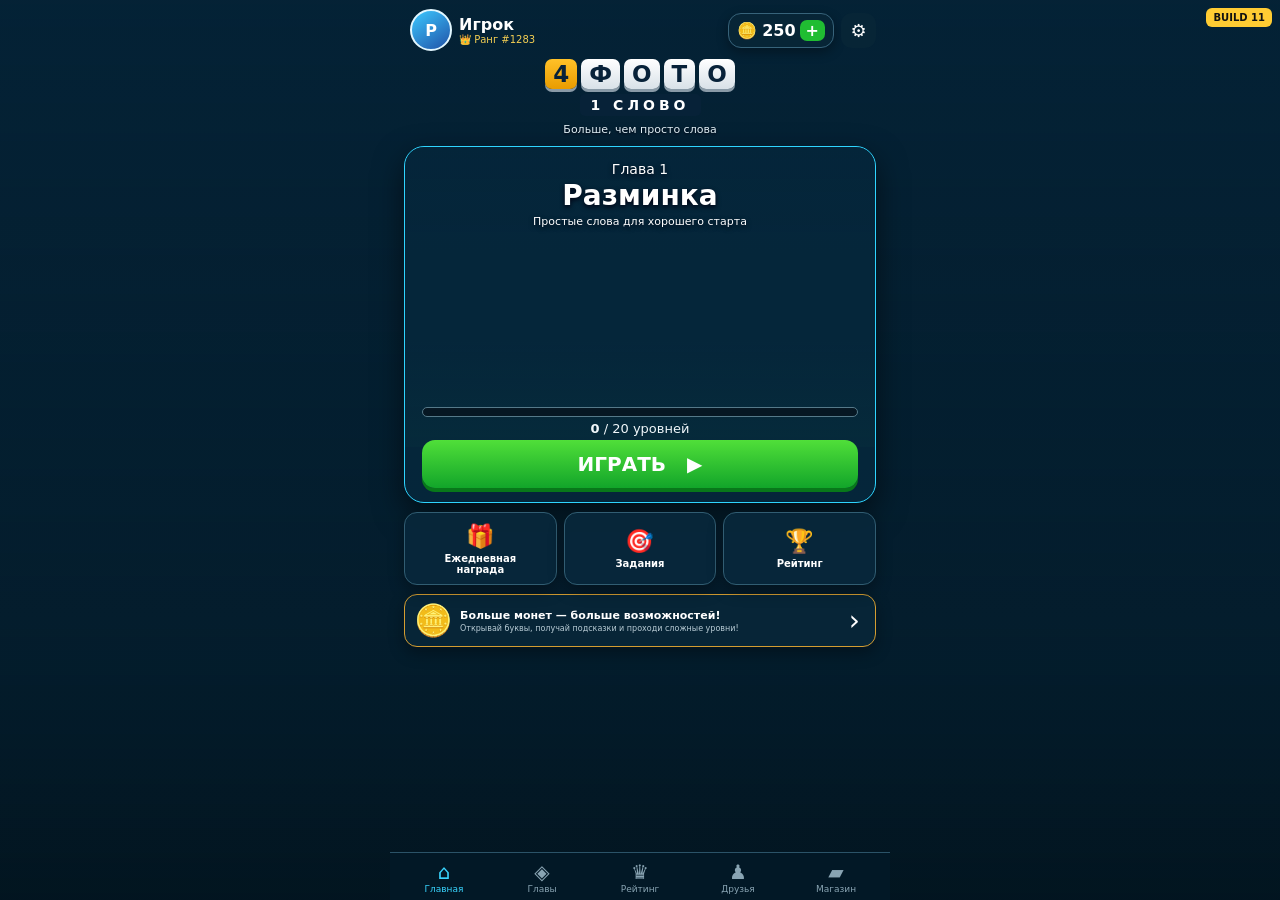
==== app/index.html @ 5d0f3254 "Rebuild hint controls from scratch build 11" ====
<!doctype html><html lang="ru"><head><meta http-equiv="Cache-Control" content="no-cache, no-store, must-revalidate"><meta http-equiv="Pragma" content="no-cache"><meta http-equiv="Expires" content="0"><meta charset="UTF-8"><meta name="viewport" content="width=device-width,initial-scale=1,viewport-fit=cover,user-scalable=no"><meta name="theme-color" content="#061d2c"><title>PhotoWord</title><link rel="stylesheet" href="styles-v10.css"><script src="https://telegram.org/js/telegram-web-app-v6.js?v=2"></script><style>
#game .newhints{display:flex!important;justify-content:flex-end!important;gap:8px!important;position:relative!important;z-index:2147483646!important}
#game .hintcontrol{pointer-events:auto!important;touch-action:manipulation!important;position:relative!important;z-index:2147483647!important;cursor:pointer!important;-webkit-user-select:none!important;user-select:none!important}
#game .newhints .hintcontrol{padding:10px 14px!important;border-radius:10px!important;background:#169d35!important}
#game .newhints .hintcontrol:nth-child(2){background:#d99517!important}
#game .newhints .hintcontrol:nth-child(3){background:#1689c5!important}
</style></head><body><div id="buildBadge" style="position:fixed;right:8px;top:8px;z-index:9999;background:#ffcc33;color:#111;padding:4px 7px;border-radius:6px;font:700 10px system-ui">BUILD 11</div>
<div id="home" class="screen active"><header><button class="profile" id="profileBtn"><div id="avatar" class="avatar">P</div><div><b id="name">Игрок</b><small>👑 Ранг #1283</small></div></button><div class="wallet">🪙 <b class="coins">250</b><button>+</button></div><button type="button" class="settings" id="settingsBtn" onclick="openSettings()">⚙</button></header>
<div class="logo"><div><i>4</i><i>Ф</i><i>О</i><i>Т</i><i>О</i></div><strong>1 СЛОВО</strong><small>Больше, чем просто слова</small></div>
<main><section class="chapter"><div class="hero"><img src="chapter1.svg" alt=""><div class="chapter-title"><small>Глава 1</small><h1>Разминка</h1><p>Простые слова для хорошего старта</p></div></div><div class="chapter-foot"><div class="bar"><i></i></div><p class="count"><b id="done">0</b> / 20 уровней</p><button id="play" class="play">ИГРАТЬ <span>▶</span></button></div></section>
<section class="shortcuts"><button>🎁<b>Ежедневная<br>награда</b></button><button>🎯<b>Задания</b></button><button id="ratingShortcut">🏆<b>Рейтинг</b></button></section>
<section class="offer"><span>🪙</span><div><b>Больше монет — больше возможностей!</b><small>Открывай буквы, получай подсказки и проходи сложные уровни!</small></div><button>›</button></section></main>
<nav><button class="on">⌂<small>Главная</small></button><button>◈<small>Главы</small></button><button id="ratingNav">♛<small>Рейтинг</small></button><button>♟<small>Друзья</small></button><button>▰<small>Магазин</small></button></nav></div>
<div id="ratingScreen" class="screen"><header class="ratinghead"><button id="ratingBack">‹</button><div><b>Рейтинг</b><small>Лучшие игроки PhotoWord</small></div></header><main class="ratingmain"><div class="league">🏆 Общий рейтинг</div><div id="leaderboard" class="leaderboard"><div class="emptyrank">Загрузка...</div></div><div class="myrank"><span>Твоя позиция</span><b id="myRank">—</b><small id="myXp">0 XP</small></div></main></div><div id="game" class="screen"><header class="gamehead"><button id="back">‹</button><div><b>Глава 1</b><small>Разминка</small></div><div class="level">Уровень 1 из 20</div><div class="wallet">🪙 <b class="coins">250</b><button>+</button></div></header><main class="game"><div class="photos"><div>🐕</div><div>🥣</div><div>🦴</div><div>🐾</div></div><div id="slots" class="slots"></div><div id="letters" class="letters"></div><div class="hints newhints">
<div id="hintLetter" class="hintcontrol">💡 <b>50</b></div>
<div id="hintRemove" class="hintcontrol">🪄 <b>100</b></div>
<div id="hintShuffle" class="hintcontrol">🔀</div>
</div>
<div class="hintline hintcontrol" id="hintText">💬 Текстовая подсказка <b>150</b><small id="hintTextValue">Нажми, чтобы получить подсказку</small></div></main></div><div id="settingsModal" class="modal"><div class="modalcard settingscard"><button id="closeSettings" class="close">×</button><h2>Настройки</h2>
<div class="settingrow"><div><b>🔊 Звук</b><small>Эффекты игры</small></div><label class="switch"><input id="soundToggle" type="checkbox" checked><span></span></label></div>
<div class="settingrow"><div><b>📳 Вибрация</b><small>Отклик при нажатиях</small></div><label class="switch"><input id="hapticToggle" type="checkbox" checked><span></span></label></div>
<div class="settingrow"><div><b>🎵 Музыка</b><small>Фоновая музыка</small></div><label class="switch"><input id="musicToggle" type="checkbox"><span></span></label></div>
<button class="settingrow action"><div><b>🌐 Язык</b><small>Русский</small></div><span>›</span></button>
<button class="settingrow action"><div><b>🔔 Уведомления</b><small>Награды и задания</small></div><span>›</span></button>
<button class="settingrow action"><div><b>🎨 Тема</b><small>Игровая</small></div><span>›</span></button>
<button class="settingrow action" data-info="Правила игры"><div><b>❓ Правила игры</b><small>Как играть и использовать подсказки</small></div><span>›</span></button>
<button class="settingrow action" data-info="Поддержка"><div><b>💬 Поддержка</b><small>Связаться с нами</small></div><span>›</span></button>
<button class="settingrow action" data-info="Политика конфиденциальности"><div><b>🔒 Конфиденциальность</b><small>Как используются данные</small></div><span>›</span></button>
<button class="settingrow action" data-info="Пользовательское соглашение"><div><b>📄 Пользовательское соглашение</b></div><span>›</span></button>
<button id="resetProgress" class="reset">Сбросить прогресс</button><p class="version">PhotoWord 1.0.0</p></div></div><div id="profileModal" class="modal"><div class="modalcard"><button id="closeProfile" class="close">×</button><div id="profileAvatar" class="bigavatar">P</div><h2 id="profileName">Игрок</h2><div class="pid" id="photoWordId">PW-—</div><div class="stats"><div><b id="profileRank">#1283</b><small>Ранг</small></div><div><b id="profileXp">0</b><small>XP</small></div><div><b id="profileDone">0</b><small>Уровней</small></div></div><p id="profileUsername" class="muted">Username не указан</p><p class="privacy">Telegram ID используется только для входа и публично не показывается.</p></div></div><script src="app.js?v=20260926-1855"></script></body></html>
---- app/styles-v10.css ----
*{box-sizing:border-box}html,body{margin:0;min-height:100%;color:#fff;font-family:Inter,system-ui,-apple-system,Arial,sans-serif}body{background:#062334 url('https://images.unsplash.com/photo-1665423479552-1ea5f5500e37?auto=format&fit=crop&w=1600&q=85') center/cover fixed no-repeat}body:after{content:"";position:fixed;inset:0;background:linear-gradient(#02213a55,#031a29aa 72%,#02131ddd);z-index:-1}button{font:inherit;color:inherit;border:0}.screen{display:none;max-width:500px;min-height:100svh;margin:auto;padding:calc(8px + env(safe-area-inset-top)) 14px calc(73px + env(safe-area-inset-bottom))}.screen.active{display:block}header{display:flex;align-items:center;gap:7px}.profile{display:flex;align-items:center;gap:7px;min-width:0;margin-right:auto}.profile b,.profile small{display:block;white-space:nowrap}.profile small{color:#f5cf53;font-size:10px}.avatar{width:42px;height:42px;border-radius:50%;display:grid;place-items:center;background:linear-gradient(145deg,#3cc9ff,#2052a8);border:2px solid #e2f7ff;font-weight:900}.wallet{background:#082638e8;border:1px solid #37637a;border-radius:13px;padding:6px 8px;white-space:nowrap;box-shadow:0 4px 12px #0005}.wallet button{background:#20bd32;border-radius:7px;font-weight:900;margin-left:4px}.settings{width:35px;height:35px;border-radius:11px;background:#082638e8;font-size:18px}.logo{text-align:center;margin:7px 0 9px}.logo div{display:flex;justify-content:center;gap:4px}.logo i{font-style:normal;background:linear-gradient(#fff,#d8e1e8);color:#082239;border-radius:7px;padding:2px 8px;font-size:23px;font-weight:900;box-shadow:0 3px #899aa7}.logo i:first-child{background:linear-gradient(#ffc128,#e99c00)}.logo strong{display:block;background:#08233ae8;width:max-content;margin:5px auto 2px;padding:3px 11px;border-radius:5px;letter-spacing:4px;font-size:14px}.logo small{color:#e0eef5;font-size:11px;text-shadow:0 1px 3px #001}.chapter{overflow:hidden;border:1.5px solid #2fd5ff;border-radius:20px;background:#06283ddd;box-shadow:0 12px 30px #0008}.hero{height:300px;position:relative;overflow:hidden;background:url('https://images.unsplash.com/photo-1765832656676-96294a88d919?auto=format&fit=crop&w=1200&q=88') center/cover no-repeat}.hero img{display:none}.hero:after{content:"";position:absolute;inset:0;background:linear-gradient(#0324397a 0,#03243900 36%,#03243900 64%,#062b3bdc 100%)}.chapter-title{position:absolute;z-index:2;top:12px;left:0;right:0;text-align:center;text-shadow:0 2px 5px #001}.chapter-title small{font-size:14px}.chapter-title h1{font-size:28px;margin:1px}.chapter-title p{font-size:11px;margin:3px}.chapter-foot{padding:0 17px 14px;margin-top:-40px;position:relative;z-index:3}.bar{height:10px;background:#061723;border:1px solid #557989;border-radius:20px;overflow:hidden}.bar i{display:block;width:0;height:100%;background:linear-gradient(90deg,#22c73c,#53e13b)}.count{text-align:center;margin:4px;color:#f0f7fa;font-size:13px}.play{width:100%;padding:12px;background:linear-gradient(#50df39,#12a52a);border-radius:13px;font-size:20px;font-weight:900;box-shadow:0 4px #08781a}.play span{margin-left:14px}.shortcuts{display:grid;grid-template-columns:repeat(3,1fr);gap:7px;margin:9px 0}.shortcuts button{background:#08283ce8;border:1px solid #315d72;border-radius:13px;padding:8px 4px;font-size:23px;min-height:73px;box-shadow:0 6px 16px #0005}.shortcuts b{display:block;font-size:10px;margin-top:3px}.offer{display:flex;align-items:center;gap:7px;border:1px solid #d49d31;border-radius:13px;background:#082638ed;padding:7px 9px;box-shadow:0 6px 16px #0005}.offer>span{font-size:31px}.offer div{flex:1}.offer b,.offer small{display:block}.offer b{font-size:11px}.offer small{font-size:8px;color:#b8ccd5;margin-top:2px}.offer>button{font-size:28px;background:transparent}nav{position:fixed;bottom:0;left:50%;transform:translateX(-50%);width:min(500px,100%);display:grid;grid-template-columns:repeat(5,1fr);background:#031927f5;border-top:1px solid #2b5368;padding:6px 5px calc(5px + env(safe-area-inset-bottom));z-index:10;backdrop-filter:blur(10px)}nav button{background:transparent;color:#89a4b3;font-size:20px}nav small{display:block;font-size:9px}.on{color:#39d5ff!important}.gamehead{justify-content:flex-start}.gamehead>button{font-size:38px;background:transparent}.gamehead>div:nth-child(2) b,.gamehead>div:nth-child(2) small{display:block}.gamehead small{color:#8faec0}.level{margin-left:auto;font-size:10px}.game{padding-top:18px}.photos{display:grid;grid-template-columns:1fr 1fr;gap:7px}.photos div{aspect-ratio:1;border-radius:13px;border:2px solid #e6eef1;background:linear-gradient(145deg,#c4a26d,#6d874b);display:grid;place-items:center;font-size:68px}.slots{display:flex;justify-content:center;gap:5px;margin:24px 0}.slots i{width:39px;height:44px;border-radius:8px;background:#0b3148;border:1px solid #397294;display:grid;place-items:center;font-style:normal;font-size:21px;font-weight:900}.letters{display:grid;grid-template-columns:repeat(6,1fr);gap:6px}.letters button{aspect-ratio:1;background:linear-gradient(#fff,#d8e1e8);color:#0b263a;border-radius:8px;font-size:21px;font-weight:900;box-shadow:0 3px #899aa7}.letters button.used{opacity:.2}.hints{display:flex;justify-content:flex-end;gap:7px;margin-top:11px}.hints button{border-radius:10px;padding:8px 11px;background:#21b841}.hints button:nth-child(2){background:#e6a51d}.hints button:nth-child(3){background:#198ecb}.hintline{width:100%;text-align:left;margin-top:18px;background:#0a2c3f;border:1px solid #2b617b;border-radius:13px;padding:11px}.hintline small{display:block;margin-left:27px;color:#93adba}@media(max-height:800px){.logo{margin:4px 0 6px}.logo small{display:none}.hero{height:260px}.chapter-foot{margin-top:-34px}.shortcuts button{min-height:66px;padding:6px 3px}.offer{padding:6px 8px}}@media(max-height:700px){.hero{height:225px}.logo i{font-size:20px}.chapter-title h1{font-size:24px}.shortcuts{margin:6px 0}.offer small{display:none}}.profile{background:transparent;color:#fff;border:0;text-align:left}.modal{position:fixed;inset:0;background:#00121dcc;display:none;align-items:center;justify-content:center;padding:20px;z-index:50;backdrop-filter:blur(10px)}.modal.show{display:flex}.modalcard{width:min(390px,100%);position:relative;text-align:center;background:linear-gradient(#0b3a51,#061f30);border:1px solid #37cfff;border-radius:22px;padding:26px 20px;box-shadow:0 20px 60px #000b}.close{position:absolute;right:12px;top:8px;background:transparent;font-size:30px;color:#9db6c3}.bigavatar{width:78px;height:78px;border-radius:50%;margin:auto;display:grid;place-items:center;background:linear-gradient(145deg,#3cc9ff,#2052a8);border:3px solid #e4f8ff;font-size:28px;font-weight:900}.modalcard h2{margin:10px 0 4px}.pid{display:inline-block;background:#071b29;border:1px solid #3c667a;border-radius:9px;padding:6px 10px;color:#ffd34f;font-weight:900;letter-spacing:1px}.stats{display:grid;grid-template-columns:repeat(3,1fr);gap:8px;margin:18px 0}.stats div{background:#082638;border:1px solid #315d72;border-radius:12px;padding:10px}.stats b,.stats small{display:block}.stats small,.muted,.privacy{color:#9eb7c3;font-size:11px}.privacy{margin:14px 0 0}.settingscard{text-align:left;max-height:min(720px,88vh);overflow:auto;padding:22px 16px}.settingscard h2{text-align:center;margin:2px 0 14px}.settingrow{width:100%;display:flex;align-items:center;justify-content:space-between;gap:12px;background:#082638;border:1px solid #315d72;border-radius:12px;padding:11px 12px;margin:7px 0;text-align:left}.settingrow b,.settingrow small{display:block}.settingrow small{font-size:10px;color:#91adba;margin-top:2px}.settingrow.action{color:#fff}.settingrow.action>span{font-size:25px;color:#79a6b8}.switch{position:relative;width:48px;height:27px;flex:none}.switch input{display:none}.switch span{position:absolute;inset:0;border-radius:20px;background:#324d5b;transition:.2s}.switch span:after{content:"";position:absolute;width:21px;height:21px;left:3px;top:3px;border-radius:50%;background:#fff;transition:.2s}.switch input:checked+span{background:#26b83a}.switch input:checked+span:after{transform:translateX(21px)}.reset{display:block;width:100%;margin-top:13px;padding:11px;border-radius:11px;background:#53222a;color:#ff9da8;border:1px solid #9b4652;font-weight:800}.version{text-align:center;color:#6f8c9a;font-size:10px;margin:12px 0 0}.ratinghead{display:flex!important;align-items:center!important;gap:12px!important;padding:12px 4px 18px!important;background:#06283ddd!important;border-radius:16px!important}.ratinghead>button{width:42px!important;height:42px!important;border-radius:11px!important;background:#0d3b52!important;color:#fff!important;font-size:34px!important;line-height:1!important}.ratinghead>div b,.ratinghead>div small{display:block!important}.ratinghead>div b{font-size:25px!important}.ratinghead>div small{font-size:11px!important;color:#9db6c3!important}.ratingmain{padding-top:8px!important}.league{display:block!important;text-align:center!important;font-size:17px!important;font-weight:900!important;background:#092d40ee!important;border:1px solid #d4a332!important;border-radius:15px!important;padding:13px!important;margin-bottom:10px!important;box-shadow:0 8px 22px #0005!important}.leaderboard{display:block!important;background:#062638ee!important;border:1px solid #315d72!important;border-radius:16px!important;padding:8px!important;max-height:58vh!important;overflow:auto!important}.emptyrank{display:block!important;text-align:center!important;color:#9eb8c5!important;padding:30px 10px!important;font-size:13px!important}.rankrow{display:grid!important;grid-template-columns:38px 42px 1fr auto!important;align-items:center!important;gap:8px!important;padding:11px 7px!important;border-bottom:1px solid #21485c!important}.rankrow.me{background:#123e52!important;border-radius:10px!important}.rankrow>b,.rankrow>span{color:#ffd052!important;font-weight:900!important}.rankrow strong,.rankrow small{display:block!important}.rankrow small{color:#86a6b5!important;font-size:9px!important}.miniavatar{width:38px!important;height:38px!important;border-radius:50%!important;background:linear-gradient(145deg,#3cc9ff,#2052a8)!important;display:grid!important;place-items:center!important;font-weight:900!important}.myrank{display:grid!important;grid-template-columns:1fr auto!important;align-items:center!important;margin-top:11px!important;background:#0b3347ee!important;border:1px solid #37cfff!important;border-radius:14px!important;padding:12px!important}.myrank span{font-size:12px!important}.myrank b{font-size:22px!important;color:#ffd052!important}.myrank small{grid-column:1/-1!important;color:#9db8c4!important;margin-top:2px!important}.slots.wrong{animation:wrongShake .42s ease}.slots.wrong i{background:#6b1f2a!important;border-color:#ff6477!important;color:#fff!important}@keyframes wrongShake{0%,100%{transform:translateX(0)}20%{transform:translateX(-10px)}40%{transform:translateX(10px)}60%{transform:translateX(-7px)}80%{transform:translateX(7px)}}.slots.wrong{animation:pwWrong .45s ease!important}.slots.wrong i{background:#9b2635!important;border-color:#ff7585!important;box-shadow:0 0 14px #ff314f99!important}@keyframes pwWrong{0%,100%{transform:translateX(0)}20%{transform:translateX(-12px)}40%{transform:translateX(12px)}60%{transform:translateX(-8px)}80%{transform:translateX(8px)}}.letters button.removed{visibility:hidden!important;pointer-events:none}.slots i.fixed{background:#16764a!important;border-color:#54e895!important;color:#fff!important}.hintline>b{float:right;color:#ffd052}.pwstatus{position:fixed;z-index:999;left:50%;bottom:110px;transform:translate(-50%,18px);background:#061d2cf2;border:1px solid #40d6ff;border-radius:12px;padding:11px 15px;font-weight:800;font-size:13px;opacity:0;pointer-events:none;transition:.2s;white-space:nowrap;box-shadow:0 8px 25px #0009}.pwstatus.show{opacity:1;transform:translate(-50%,0)}
#hintLetter,#hintRemove,#hintShuffle,#hintText{position:relative;z-index:20;pointer-events:auto!important;touch-action:manipulation}
.pwstatus{position:fixed;z-index:10000;left:50%;bottom:110px;transform:translate(-50%,18px);background:#061d2cf2;border:1px solid #40d6ff;border-radius:12px;padding:11px 15px;font-weight:800;font-size:13px;opacity:0;pointer-events:none;transition:.2s;white-space:nowrap;box-shadow:0 8px 25px #0009}.pwstatus.show{opacity:1;transform:translate(-50%,0)}
#game{position:relative!important;z-index:100!important;pointer-events:auto!important}
#game main,#game .game,#game .hints,#game .hintline,#game .letters{position:relative!important;z-index:101!important;pointer-events:auto!important}
#game .hints button,#game #hintText{position:relative!important;z-index:2147483000!important;pointer-events:auto!important;touch-action:manipulation!important;-webkit-user-select:none!important}
#game:before,#game:after,#game main:before,#game main:after{pointer-events:none!important}
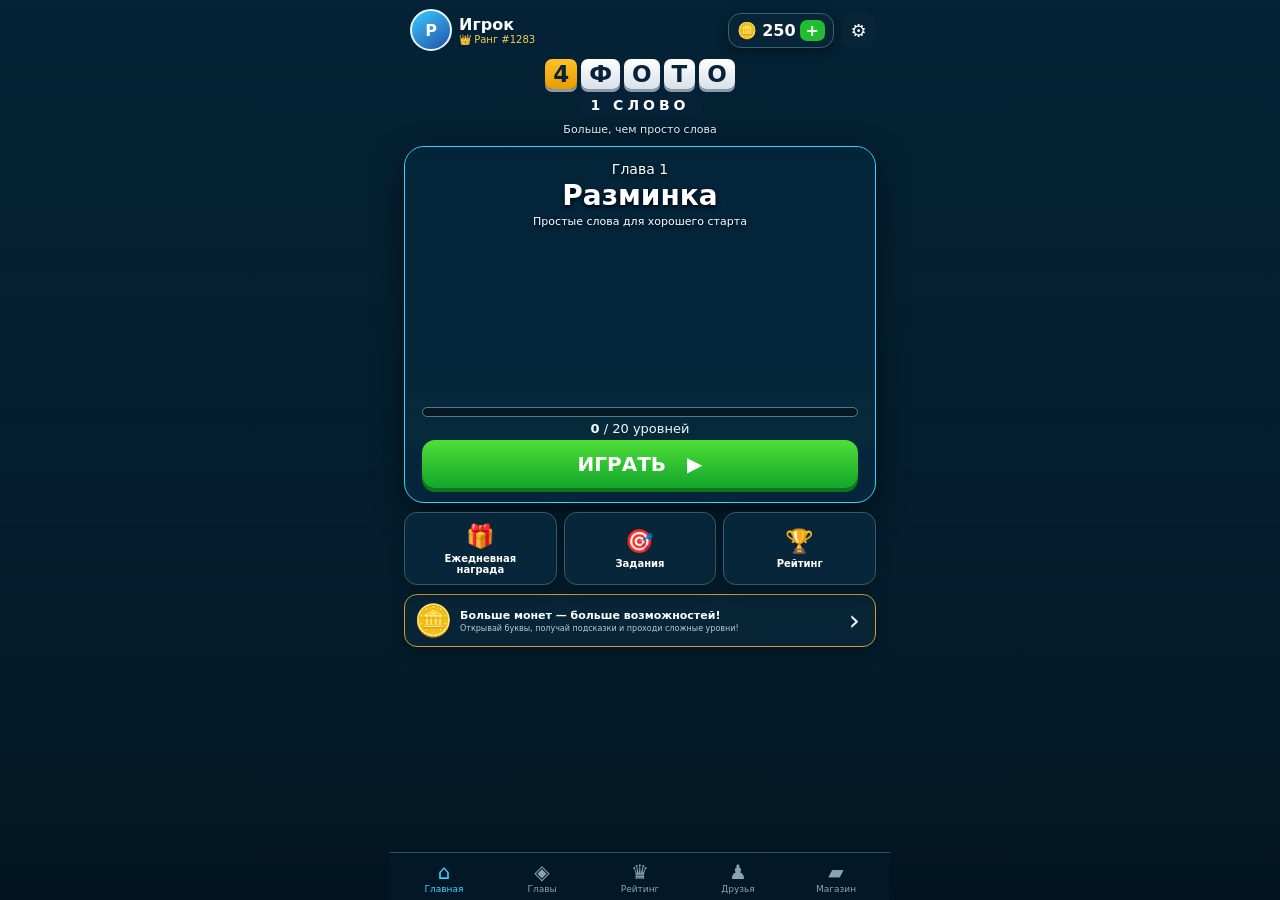
==== commit 9bf3dff9: "Replace legacy puzzle with clean v12 module" ====
--- a/app/index.html
+++ b/app/index.html
@@ -1,22 +1,21 @@
 <!doctype html><html lang="ru"><head><meta http-equiv="Cache-Control" content="no-cache, no-store, must-revalidate"><meta http-equiv="Pragma" content="no-cache"><meta http-equiv="Expires" content="0"><meta charset="UTF-8"><meta name="viewport" content="width=device-width,initial-scale=1,viewport-fit=cover,user-scalable=no"><meta name="theme-color" content="#061d2c"><title>PhotoWord</title><link rel="stylesheet" href="styles-v10.css"><script src="https://telegram.org/js/telegram-web-app-v6.js?v=2"></script><style>
-#game .newhints{display:flex!important;justify-content:flex-end!important;gap:8px!important;position:relative!important;z-index:2147483646!important}
-#game .hintcontrol{pointer-events:auto!important;touch-action:manipulation!important;position:relative!important;z-index:2147483647!important;cursor:pointer!important;-webkit-user-select:none!important;user-select:none!important}
-#game .newhints .hintcontrol{padding:10px 14px!important;border-radius:10px!important;background:#169d35!important}
-#game .newhints .hintcontrol:nth-child(2){background:#d99517!important}
-#game .newhints .hintcontrol:nth-child(3){background:#1689c5!important}
-</style></head><body><div id="buildBadge" style="position:fixed;right:8px;top:8px;z-index:9999;background:#ffcc33;color:#111;padding:4px 7px;border-radius:6px;font:700 10px system-ui">BUILD 11</div>
+.g2{position:relative;min-height:100%;padding-top:4px}.g2head{display:grid!important;grid-template-columns:38px 1fr auto auto;align-items:center;gap:7px}.g2head>button{background:#0a3044!important;border-radius:10px!important;font-size:34px!important}.g2head b,.g2head small{display:block}.g2head small{color:#91adba;font-size:10px}.g2head>span{font-size:10px;color:#bdd0d9}.g2photos{display:grid;grid-template-columns:1fr 1fr;gap:7px;margin-top:18px}.g2photos>div{aspect-ratio:1;border:2px solid #fff;border-radius:13px;background:#8ca26b;display:grid;place-items:center;font-size:70px}.g2slots{display:flex;justify-content:center;gap:5px;margin:28px 0}.g2slots>div{width:40px;height:45px;border-radius:8px;background:#0b3148;border:1px solid #397294;display:grid;place-items:center;font-size:22px;font-weight:900}.g2slots.wrong>div{background:#8e2635;border-color:#ff6678}.g2letters{display:grid;grid-template-columns:repeat(6,1fr);gap:6px}.g2letters>div{aspect-ratio:1;background:linear-gradient(#fff,#d8e1e8);color:#0b263a;border-radius:8px;display:grid;place-items:center;font-size:21px;font-weight:900;box-shadow:0 3px #899aa7;touch-action:manipulation}.g2letters>div.used{opacity:.2}.g2letters>div.removed{visibility:hidden}.g2tools{display:flex;justify-content:flex-end;gap:8px;margin-top:12px}.g2tools>div{padding:10px 13px;border-radius:10px;background:#19a43a;font-weight:900;touch-action:manipulation}.g2tools>div:nth-child(2){background:#d99517}.g2tools>div:nth-child(3){background:#1689c5}.g2text{margin-top:18px;padding:12px;border:1px solid #2b617b;border-radius:13px;background:#0a2c3f;position:relative;touch-action:manipulation}.g2text>span{float:right;color:#ffd052}.g2text>small{display:block;color:#93adba;margin-top:4px}.g2toast{position:fixed;left:50%;bottom:110px;transform:translateX(-50%);z-index:99999;background:#061d2c;border:1px solid #40d6ff;border-radius:12px;padding:11px 15px;font-weight:800;display:none}
+</style></head><body>
 <div id="home" class="screen active"><header><button class="profile" id="profileBtn"><div id="avatar" class="avatar">P</div><div><b id="name">Игрок</b><small>👑 Ранг #1283</small></div></button><div class="wallet">🪙 <b class="coins">250</b><button>+</button></div><button type="button" class="settings" id="settingsBtn" onclick="openSettings()">⚙</button></header>
 <div class="logo"><div><i>4</i><i>Ф</i><i>О</i><i>Т</i><i>О</i></div><strong>1 СЛОВО</strong><small>Больше, чем просто слова</small></div>
 <main><section class="chapter"><div class="hero"><img src="chapter1.svg" alt=""><div class="chapter-title"><small>Глава 1</small><h1>Разминка</h1><p>Простые слова для хорошего старта</p></div></div><div class="chapter-foot"><div class="bar"><i></i></div><p class="count"><b id="done">0</b> / 20 уровней</p><button id="play" class="play">ИГРАТЬ <span>▶</span></button></div></section>
 <section class="shortcuts"><button>🎁<b>Ежедневная<br>награда</b></button><button>🎯<b>Задания</b></button><button id="ratingShortcut">🏆<b>Рейтинг</b></button></section>
 <section class="offer"><span>🪙</span><div><b>Больше монет — больше возможностей!</b><small>Открывай буквы, получай подсказки и проходи сложные уровни!</small></div><button>›</button></section></main>
 <nav><button class="on">⌂<small>Главная</small></button><button>◈<small>Главы</small></button><button id="ratingNav">♛<small>Рейтинг</small></button><button>♟<small>Друзья</small></button><button>▰<small>Магазин</small></button></nav></div>
-<div id="ratingScreen" class="screen"><header class="ratinghead"><button id="ratingBack">‹</button><div><b>Рейтинг</b><small>Лучшие игроки PhotoWord</small></div></header><main class="ratingmain"><div class="league">🏆 Общий рейтинг</div><div id="leaderboard" class="leaderboard"><div class="emptyrank">Загрузка...</div></div><div class="myrank"><span>Твоя позиция</span><b id="myRank">—</b><small id="myXp">0 XP</small></div></main></div><div id="game" class="screen"><header class="gamehead"><button id="back">‹</button><div><b>Глава 1</b><small>Разминка</small></div><div class="level">Уровень 1 из 20</div><div class="wallet">🪙 <b class="coins">250</b><button>+</button></div></header><main class="game"><div class="photos"><div>🐕</div><div>🥣</div><div>🦴</div><div>🐾</div></div><div id="slots" class="slots"></div><div id="letters" class="letters"></div><div class="hints newhints">
-<div id="hintLetter" class="hintcontrol">💡 <b>50</b></div>
-<div id="hintRemove" class="hintcontrol">🪄 <b>100</b></div>
-<div id="hintShuffle" class="hintcontrol">🔀</div>
-</div>
-<div class="hintline hintcontrol" id="hintText">💬 Текстовая подсказка <b>150</b><small id="hintTextValue">Нажми, чтобы получить подсказку</small></div></main></div><div id="settingsModal" class="modal"><div class="modalcard settingscard"><button id="closeSettings" class="close">×</button><h2>Настройки</h2>
+<div id="ratingScreen" class="screen"><header class="ratinghead"><button id="ratingBack">‹</button><div><b>Рейтинг</b><small>Лучшие игроки PhotoWord</small></div></header><main class="ratingmain"><div class="league">🏆 Общий рейтинг</div><div id="leaderboard" class="leaderboard"><div class="emptyrank">Загрузка...</div></div><div class="myrank"><span>Твоя позиция</span><b id="myRank">—</b><small id="myXp">0 XP</small></div></main></div><div id="game" class="screen"><div class="g2">
+<header class="g2head"><button id="g2Back" type="button">‹</button><div><b>Глава 1</b><small>Разминка</small></div><span>Уровень 1 из 20</span><div class="wallet">🪙 <b class="coins">250</b></div></header>
+<div class="g2photos"><div>🐕</div><div>🥣</div><div>🦴</div><div>🐾</div></div>
+<div id="g2Slots" class="g2slots"></div>
+<div id="g2Letters" class="g2letters"></div>
+<div class="g2tools"><div id="g2Letter">💡 <b>50</b></div><div id="g2Remove">🪄 <b>100</b></div><div id="g2Shuffle">🔀</div></div>
+<div id="g2Text" class="g2text">💬 <b>Текстовая подсказка</b><span>150 🪙</span><small id="g2TextValue">Нажми, чтобы получить подсказку</small></div>
+<div id="g2Toast" class="g2toast"></div>
+</div></div><div id="settingsModal" class="modal"><div class="modalcard settingscard"><button id="closeSettings" class="close">×</button><h2>Настройки</h2>
 <div class="settingrow"><div><b>🔊 Звук</b><small>Эффекты игры</small></div><label class="switch"><input id="soundToggle" type="checkbox" checked><span></span></label></div>
 <div class="settingrow"><div><b>📳 Вибрация</b><small>Отклик при нажатиях</small></div><label class="switch"><input id="hapticToggle" type="checkbox" checked><span></span></label></div>
 <div class="settingrow"><div><b>🎵 Музыка</b><small>Фоновая музыка</small></div><label class="switch"><input id="musicToggle" type="checkbox"><span></span></label></div>
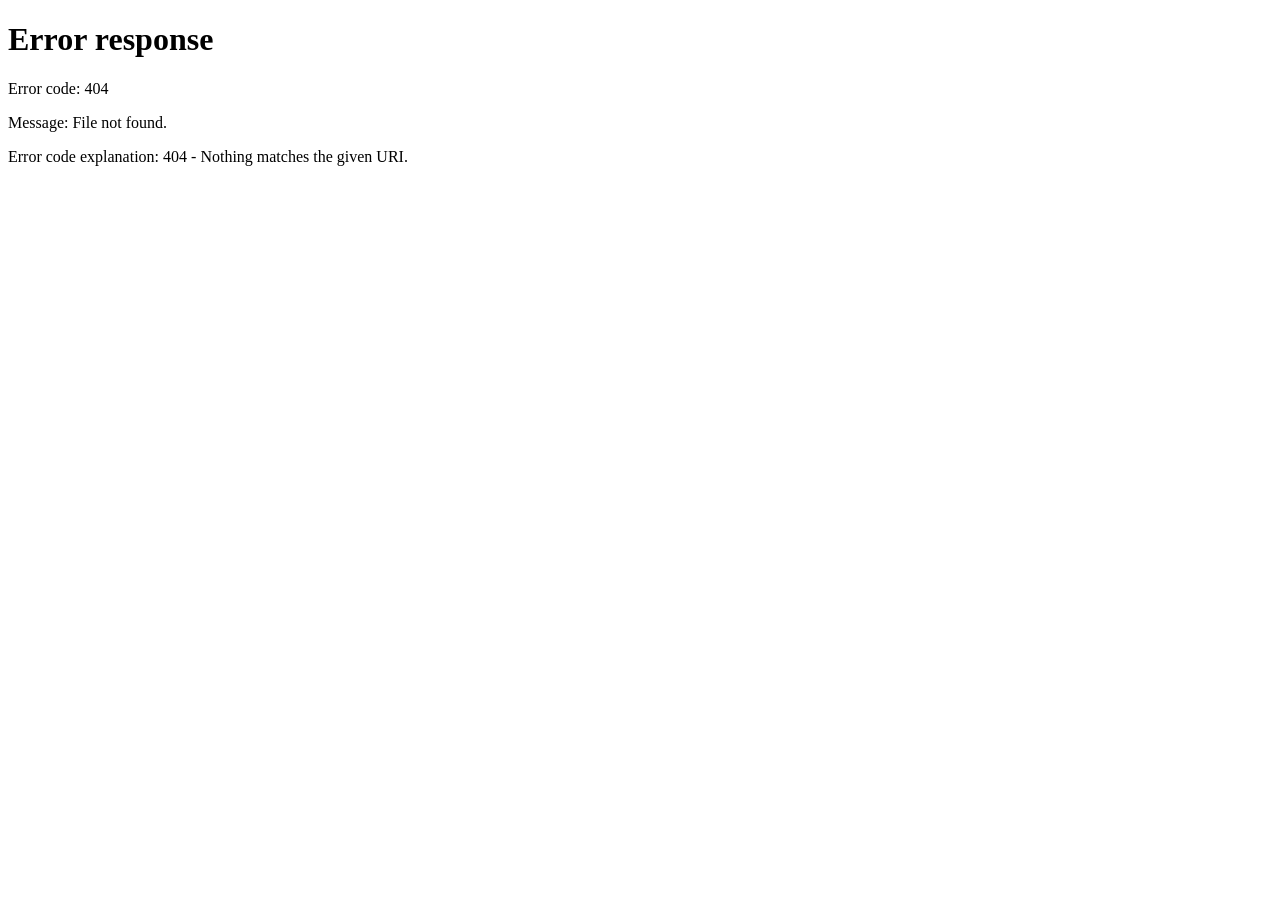
==== commit 369d9637: "Unify legacy entry URLs with canonical PhotoWord and test live mobile taps" ====
--- a/app/index.html
+++ b/app/index.html
@@ -1,29 +1 @@
-<!doctype html><html lang="ru"><head><meta http-equiv="Cache-Control" content="no-cache, no-store, must-revalidate"><meta http-equiv="Pragma" content="no-cache"><meta http-equiv="Expires" content="0"><meta charset="UTF-8"><meta name="viewport" content="width=device-width,initial-scale=1,viewport-fit=cover,user-scalable=no"><meta name="theme-color" content="#061d2c"><title>PhotoWord</title><link rel="stylesheet" href="styles-v10.css"><script src="https://telegram.org/js/telegram-web-app-v6.js?v=2"></script><style>
-.g2{position:relative;min-height:100%;padding-top:4px}.g2head{display:grid!important;grid-template-columns:38px 1fr auto auto;align-items:center;gap:7px}.g2head>button{background:#0a3044!important;border-radius:10px!important;font-size:34px!important}.g2head b,.g2head small{display:block}.g2head small{color:#91adba;font-size:10px}.g2head>span{font-size:10px;color:#bdd0d9}.g2photos{display:grid;grid-template-columns:1fr 1fr;gap:7px;margin-top:18px}.g2photos>div{aspect-ratio:1;border:2px solid #fff;border-radius:13px;background:#8ca26b;display:grid;place-items:center;font-size:70px}.g2slots{display:flex;justify-content:center;gap:5px;margin:28px 0}.g2slots>div{width:40px;height:45px;border-radius:8px;background:#0b3148;border:1px solid #397294;display:grid;place-items:center;font-size:22px;font-weight:900}.g2slots.wrong>div{background:#8e2635;border-color:#ff6678}.g2letters{display:grid;grid-template-columns:repeat(6,1fr);gap:6px}.g2letters>div{aspect-ratio:1;background:linear-gradient(#fff,#d8e1e8);color:#0b263a;border-radius:8px;display:grid;place-items:center;font-size:21px;font-weight:900;box-shadow:0 3px #899aa7;touch-action:manipulation}.g2letters>div.used{opacity:.2}.g2letters>div.removed{visibility:hidden}.g2tools{display:flex;justify-content:flex-end;gap:8px;margin-top:12px}.g2tools>div{padding:10px 13px;border-radius:10px;background:#19a43a;font-weight:900;touch-action:manipulation}.g2tools>div:nth-child(2){background:#d99517}.g2tools>div:nth-child(3){background:#1689c5}.g2text{margin-top:18px;padding:12px;border:1px solid #2b617b;border-radius:13px;background:#0a2c3f;position:relative;touch-action:manipulation}.g2text>span{float:right;color:#ffd052}.g2text>small{display:block;color:#93adba;margin-top:4px}.g2toast{position:fixed;left:50%;bottom:110px;transform:translateX(-50%);z-index:99999;background:#061d2c;border:1px solid #40d6ff;border-radius:12px;padding:11px 15px;font-weight:800;display:none}
-</style></head><body>
-<div id="home" class="screen active"><header><button class="profile" id="profileBtn"><div id="avatar" class="avatar">P</div><div><b id="name">Игрок</b><small>👑 Ранг #1283</small></div></button><div class="wallet">🪙 <b class="coins">250</b><button>+</button></div><button type="button" class="settings" id="settingsBtn" onclick="openSettings()">⚙</button></header>
-<div class="logo"><div><i>4</i><i>Ф</i><i>О</i><i>Т</i><i>О</i></div><strong>1 СЛОВО</strong><small>Больше, чем просто слова</small></div>
-<main><section class="chapter"><div class="hero"><img src="chapter1.svg" alt=""><div class="chapter-title"><small>Глава 1</small><h1>Разминка</h1><p>Простые слова для хорошего старта</p></div></div><div class="chapter-foot"><div class="bar"><i></i></div><p class="count"><b id="done">0</b> / 20 уровней</p><button id="play" class="play">ИГРАТЬ <span>▶</span></button></div></section>
-<section class="shortcuts"><button>🎁<b>Ежедневная<br>награда</b></button><button>🎯<b>Задания</b></button><button id="ratingShortcut">🏆<b>Рейтинг</b></button></section>
-<section class="offer"><span>🪙</span><div><b>Больше монет — больше возможностей!</b><small>Открывай буквы, получай подсказки и проходи сложные уровни!</small></div><button>›</button></section></main>
-<nav><button class="on">⌂<small>Главная</small></button><button>◈<small>Главы</small></button><button id="ratingNav">♛<small>Рейтинг</small></button><button>♟<small>Друзья</small></button><button>▰<small>Магазин</small></button></nav></div>
-<div id="ratingScreen" class="screen"><header class="ratinghead"><button id="ratingBack">‹</button><div><b>Рейтинг</b><small>Лучшие игроки PhotoWord</small></div></header><main class="ratingmain"><div class="league">🏆 Общий рейтинг</div><div id="leaderboard" class="leaderboard"><div class="emptyrank">Загрузка...</div></div><div class="myrank"><span>Твоя позиция</span><b id="myRank">—</b><small id="myXp">0 XP</small></div></main></div><div id="game" class="screen"><div class="g2">
-<header class="g2head"><button id="g2Back" type="button">‹</button><div><b>Глава 1</b><small>Разминка</small></div><span>Уровень 1 из 20</span><div class="wallet">🪙 <b class="coins">250</b></div></header>
-<div class="g2photos"><div>🐕</div><div>🥣</div><div>🦴</div><div>🐾</div></div>
-<div id="g2Slots" class="g2slots"></div>
-<div id="g2Letters" class="g2letters"></div>
-<div class="g2tools"><div id="g2Letter">💡 <b>50</b></div><div id="g2Remove">🪄 <b>100</b></div><div id="g2Shuffle">🔀</div></div>
-<div id="g2Text" class="g2text">💬 <b>Текстовая подсказка</b><span>150 🪙</span><small id="g2TextValue">Нажми, чтобы получить подсказку</small></div>
-<div id="g2Toast" class="g2toast"></div>
-</div></div><div id="settingsModal" class="modal"><div class="modalcard settingscard"><button id="closeSettings" class="close">×</button><h2>Настройки</h2>
-<div class="settingrow"><div><b>🔊 Звук</b><small>Эффекты игры</small></div><label class="switch"><input id="soundToggle" type="checkbox" checked><span></span></label></div>
-<div class="settingrow"><div><b>📳 Вибрация</b><small>Отклик при нажатиях</small></div><label class="switch"><input id="hapticToggle" type="checkbox" checked><span></span></label></div>
-<div class="settingrow"><div><b>🎵 Музыка</b><small>Фоновая музыка</small></div><label class="switch"><input id="musicToggle" type="checkbox"><span></span></label></div>
-<button class="settingrow action"><div><b>🌐 Язык</b><small>Русский</small></div><span>›</span></button>
-<button class="settingrow action"><div><b>🔔 Уведомления</b><small>Награды и задания</small></div><span>›</span></button>
-<button class="settingrow action"><div><b>🎨 Тема</b><small>Игровая</small></div><span>›</span></button>
-<button class="settingrow action" data-info="Правила игры"><div><b>❓ Правила игры</b><small>Как играть и использовать подсказки</small></div><span>›</span></button>
-<button class="settingrow action" data-info="Поддержка"><div><b>💬 Поддержка</b><small>Связаться с нами</small></div><span>›</span></button>
-<button class="settingrow action" data-info="Политика конфиденциальности"><div><b>🔒 Конфиденциальность</b><small>Как используются данные</small></div><span>›</span></button>
-<button class="settingrow action" data-info="Пользовательское соглашение"><div><b>📄 Пользовательское соглашение</b></div><span>›</span></button>
-<button id="resetProgress" class="reset">Сбросить прогресс</button><p class="version">PhotoWord 1.0.0</p></div></div><div id="profileModal" class="modal"><div class="modalcard"><button id="closeProfile" class="close">×</button><div id="profileAvatar" class="bigavatar">P</div><h2 id="profileName">Игрок</h2><div class="pid" id="photoWordId">PW-—</div><div class="stats"><div><b id="profileRank">#1283</b><small>Ранг</small></div><div><b id="profileXp">0</b><small>XP</small></div><div><b id="profileDone">0</b><small>Уровней</small></div></div><p id="profileUsername" class="muted">Username не указан</p><p class="privacy">Telegram ID используется только для входа и публично не показывается.</p></div></div><script src="app.js?v=20260926-1855"></script></body></html>+<!doctype html><html lang="ru"><head><meta charset="utf-8"><meta name="viewport" content="width=device-width,initial-scale=1,viewport-fit=cover"><meta name="referrer" content="no-referrer"><meta name="theme-color" content="#061d2c"><title>PhotoWord</title><meta name="photoword-entry" content="pw-entry-r2"><style>body{margin:0;padding:48px 24px;background:#061d2c;color:white;font:18px system-ui}a{display:inline-block;padding:14px 22px;border-radius:12px;color:white;background:#147dbe;text-decoration:none}</style></head><body><h1>PhotoWord</h1><p>Открываем игру…</p><a id="open" href="/Photoword2026/clean/">Открыть игру</a><script>(()=>{'use strict';const target=new URL('/Photoword2026/clean/',location.origin);target.search=location.search;target.hash=location.hash;document.getElementById('open').href=target.href;location.replace(target.href);})();</script></body></html>
